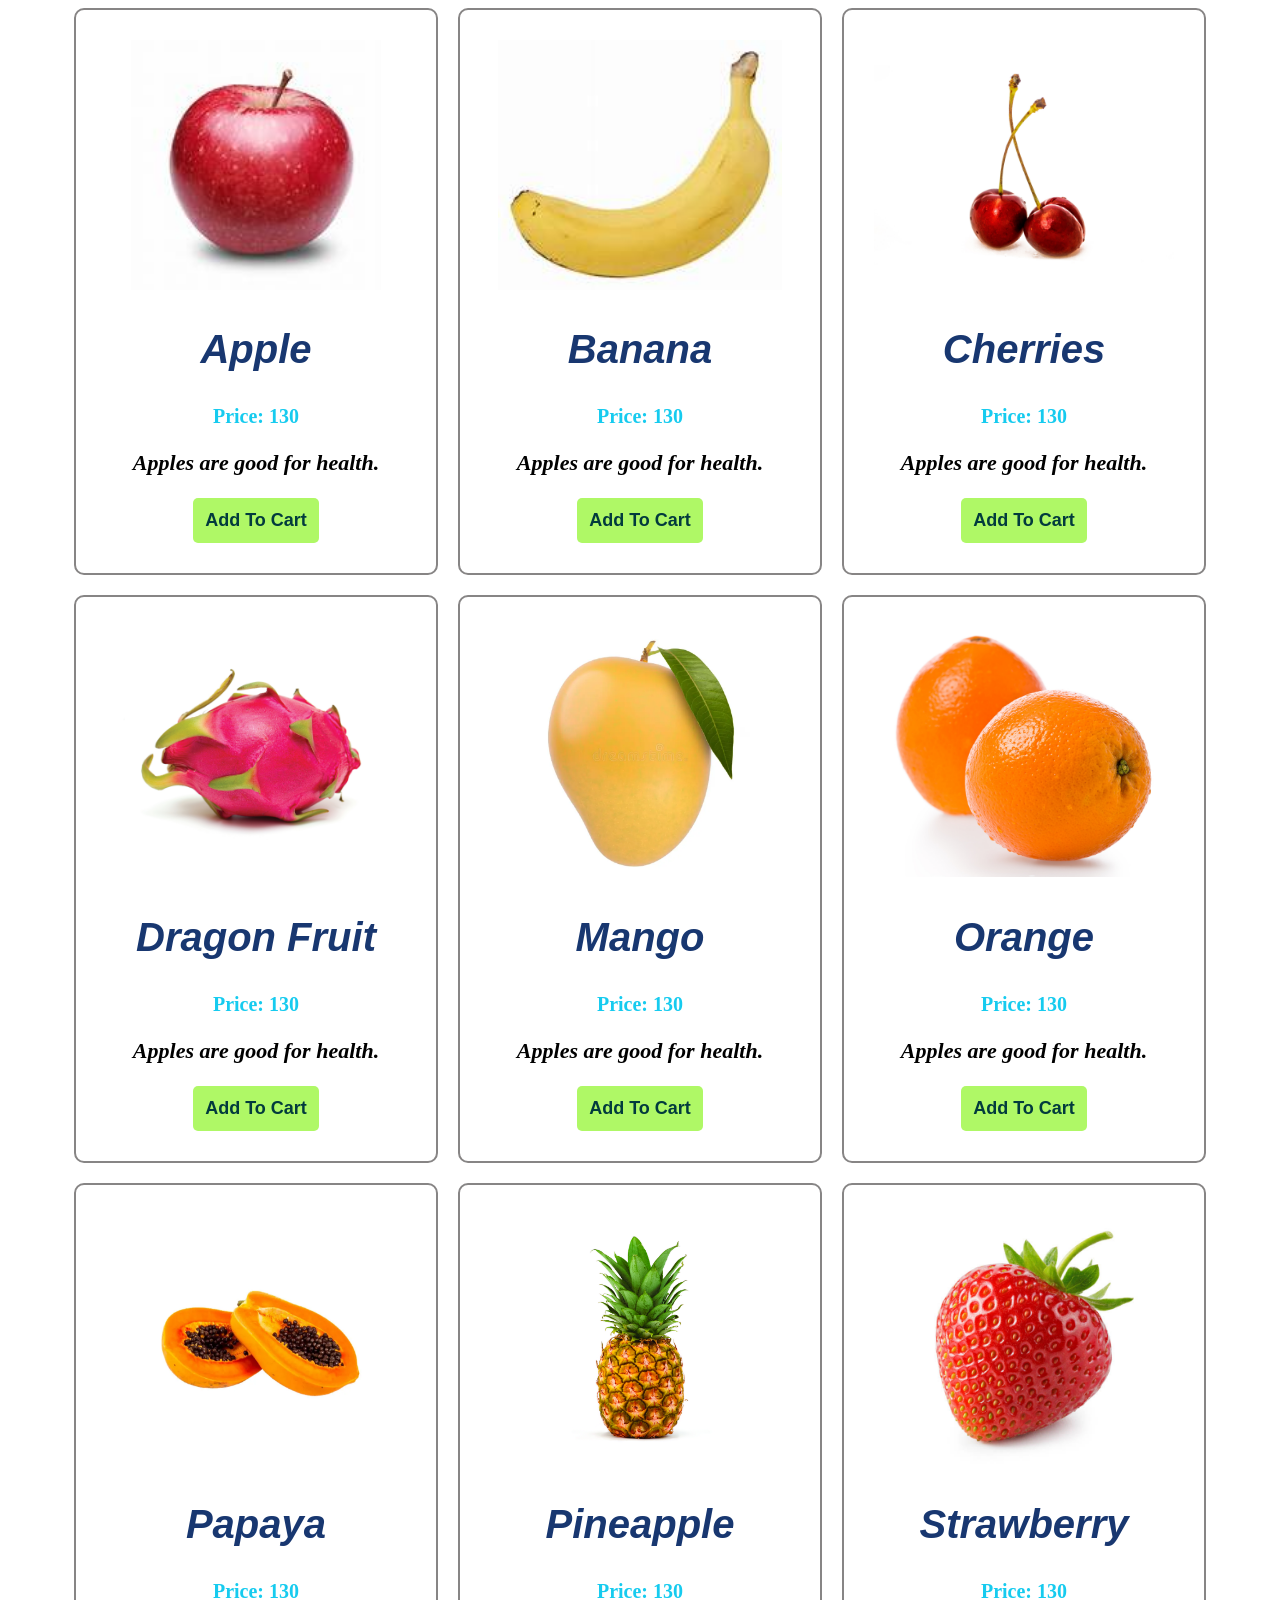
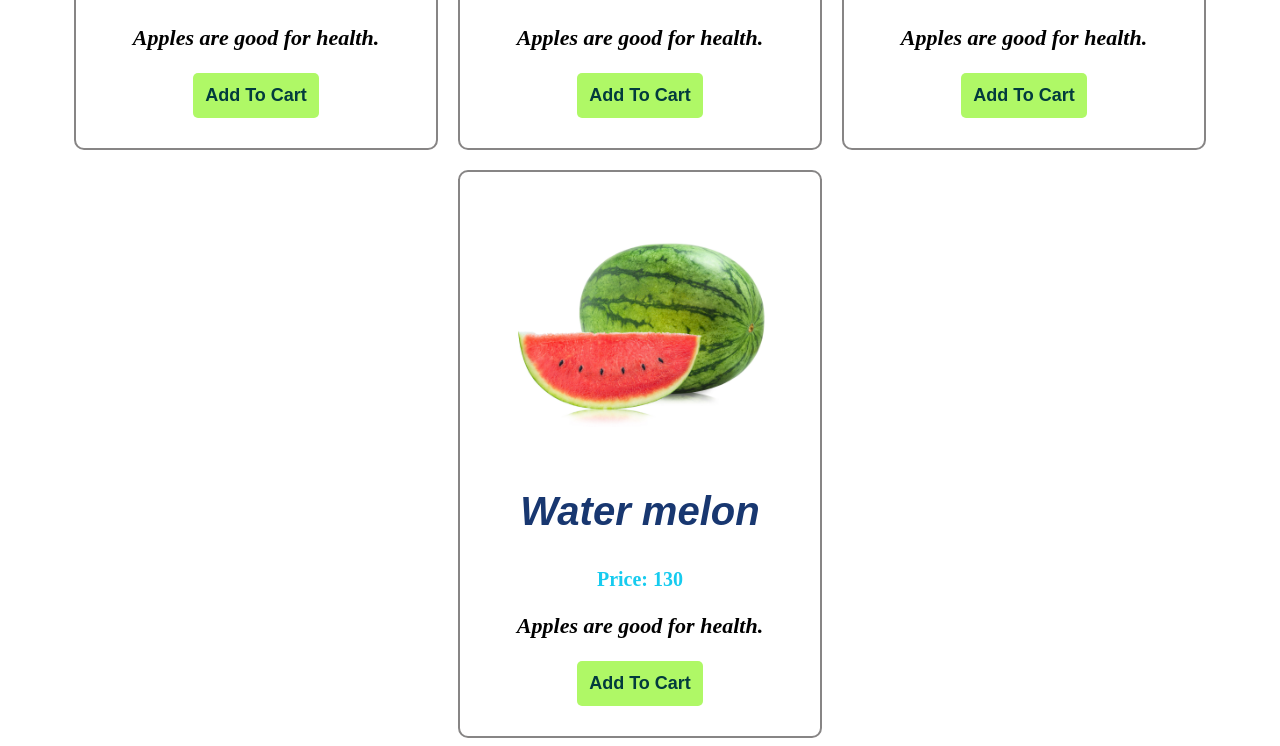
==== cards/index.html @ 7eabf8ca "Fruits page added" ====
<!DOCTYPE html>
<html lang="en">
<head>
    <meta charset="UTF-8">
    <meta name="viewport" content="width=device-width, initial-scale=1.0">
    <title>Document</title>
    <link rel="stylesheet" href="styles.css">
</head>
<body>
    <div class="container">

    <div class="fruitcard">
        <img src="images/apple.jpg" alt="">
        <h2>Apple</h2>
        <h3>Price: 130</h3>
        <p>Apples are good for health.</p>
        <button>Add To Cart</button>
    </div>

    <div class="fruitcard">
        <img src="images/banana.jpg" alt="">
        <h2>Banana</h2>
        <h3>Price: 130</h3>
        <p>Apples are good for health.</p>
        <button>Add To Cart</button>
    </div>

    <div class="fruitcard">
        <img src="images/cherries.jpg" alt="">
        <h2>Cherries</h2>
        <h3>Price: 130</h3>
        <p>Apples are good for health.</p>
        <button>Add To Cart</button>
    </div>

    <div class="fruitcard">
        <img src="images/dragon-fruit.jpg" alt="">
        <h2>Dragon Fruit</h2>
        <h3>Price: 130</h3>
        <p>Apples are good for health.</p>
        <button>Add To Cart</button>
    </div>

    <div class="fruitcard">
        <img src="images/mango.webp" alt="">
        <h2>Mango</h2>
        <h3>Price: 130</h3>
        <p>Apples are good for health.</p>
        <button>Add To Cart</button>
    </div>

    <div class="fruitcard">
        <img src="images/orange.jpg" alt="">
        <h2>Orange</h2>
        <h3>Price: 130</h3>
        <p>Apples are good for health.</p>
        <button>Add To Cart</button>
    </div>

    <div class="fruitcard">
        <img src="images/papaya.webp" alt="">
        <h2>Papaya</h2>
        <h3>Price: 130</h3>
        <p>Apples are good for health.</p>
        <button>Add To Cart</button>
    </div>

    <div class="fruitcard">
        <img src="images/pine-apple.jpg" alt="">
        <h2>Pineapple</h2>
        <h3>Price: 130</h3>
        <p>Apples are good for health.</p>
        <button>Add To Cart</button>
    </div>

    <div class="fruitcard">
        <img src="images/strawberry.jpg" alt="">
        <h2>Strawberry</h2>
        <h3>Price: 130</h3>
        <p>Apples are good for health.</p>
        <button>Add To Cart</button>
    </div>

    <div class="fruitcard">
        <img src="images/water-melon.jpg" alt="">
        <h2>Water melon</h2>
        <h3>Price: 130</h3>
        <p>Apples are good for health.</p>
        <button>Add To Cart</button>
    </div>

    </div>

</body>
</html>
---- cards/styles.css ----
.fruitcard{
    border: 2px solid rgb(135, 133, 133);
    width: 300px;
    text-align: center;
    padding: 30px;
    border-radius: 10px;
}

.fruitcard img{
    width: 100%;
    height: 250px;
    object-fit:contain;
    object-position: center;
}

.fruitcard h2{
    font-family: 'Gill Sans', 'Gill Sans MT', Calibri, 'Trebuchet MS', sans-serif;
    font-size: 40px;
    font-weight: bold;
    font-style: italic;
    color: rgb(24, 55, 112);
}

.fruitcard h3{
    font-family: 'Times New Roman', Times, serif;
    font-weight: bold;
    font-size: 20px;
    color: rgb(22, 203, 239);
}

.fruitcard p{
    font-size: 22px;
    font-family: 'Times New Roman', Times, serif;
    font-style: italic;
    font-weight: 700;
}

.fruitcard button{
    background-color: rgb(175, 248, 102);
    color: rgb(2, 59, 61);
    border: none;
    padding: 12px;
    border-radius: 5px;
    font-size: 18px;
    font-weight: bold;
}

.fruitcard button:hover{
    background-color: rgb(95, 194, 200);
    color:rgb(255, 255, 255) ;
    font-weight: bold;
}

.container{
    display: flex;
    justify-content: center;
    flex-wrap: wrap;
    gap: 20px;
}
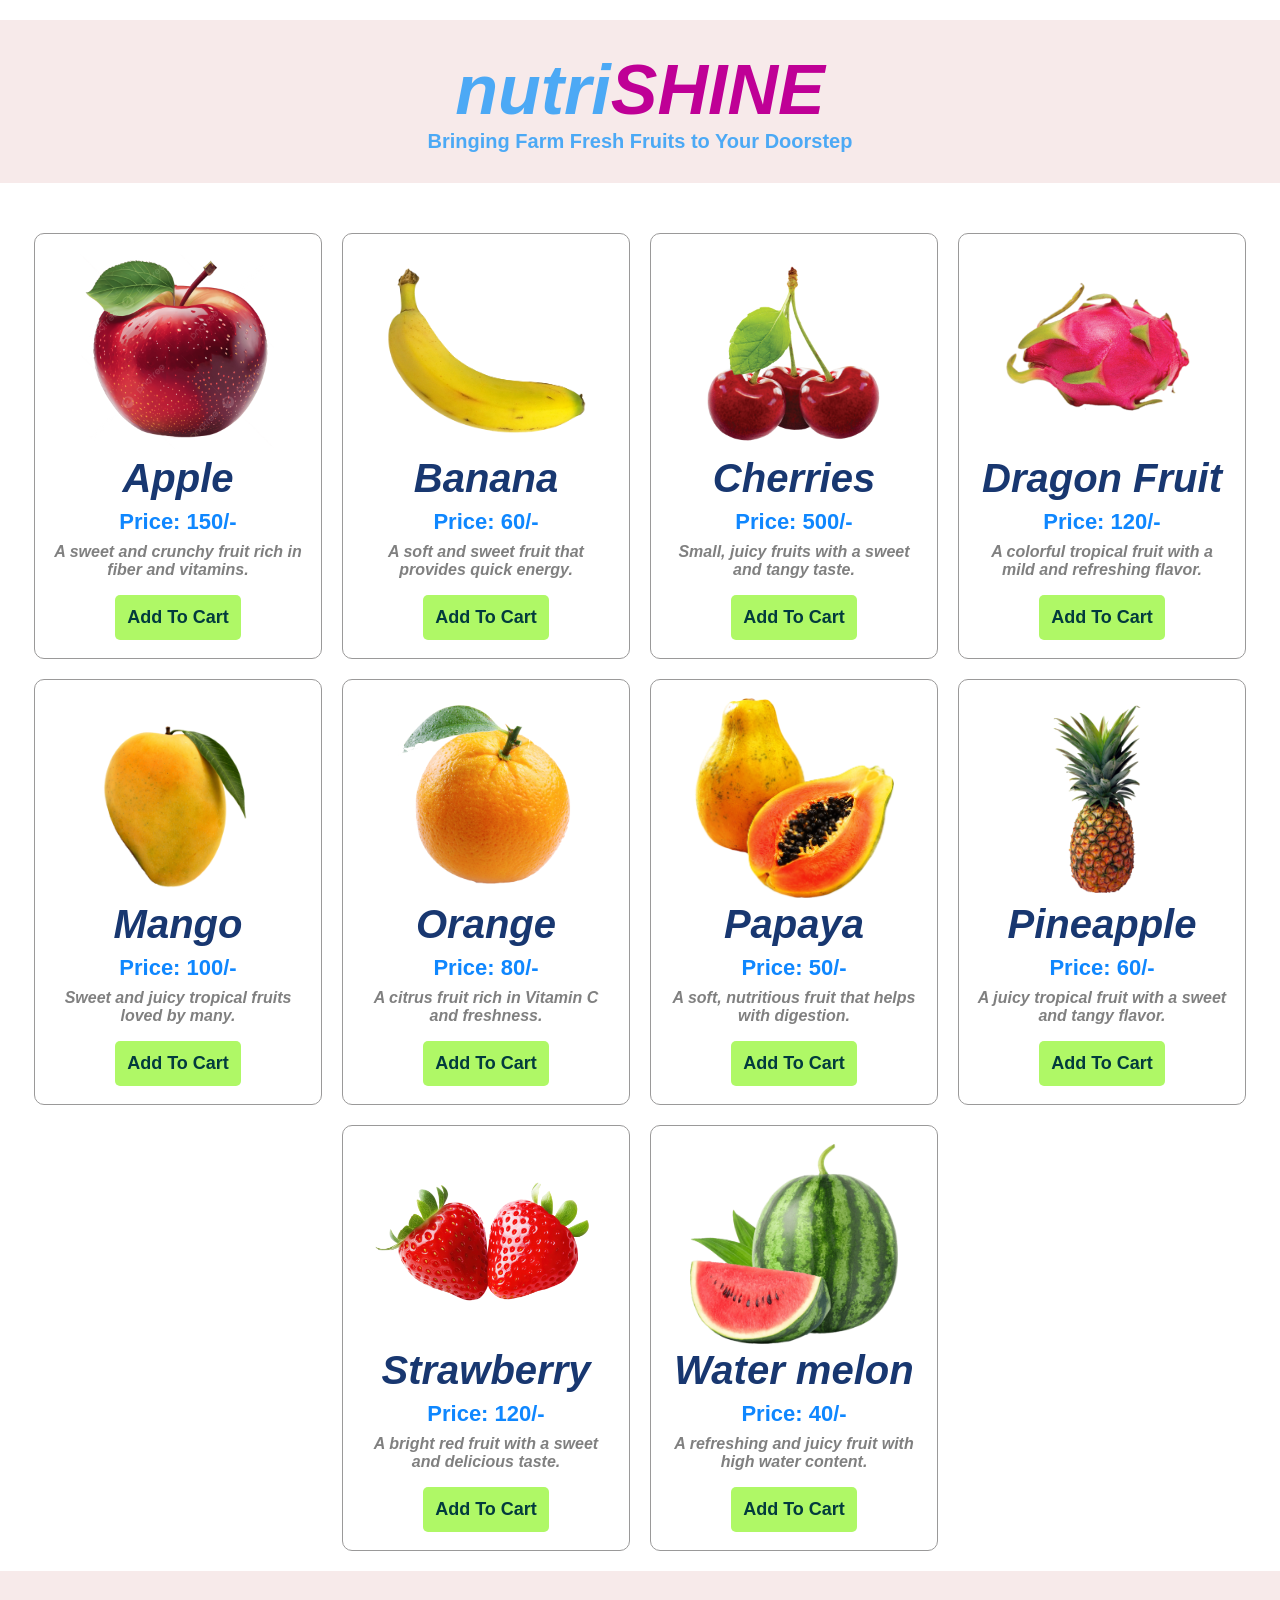
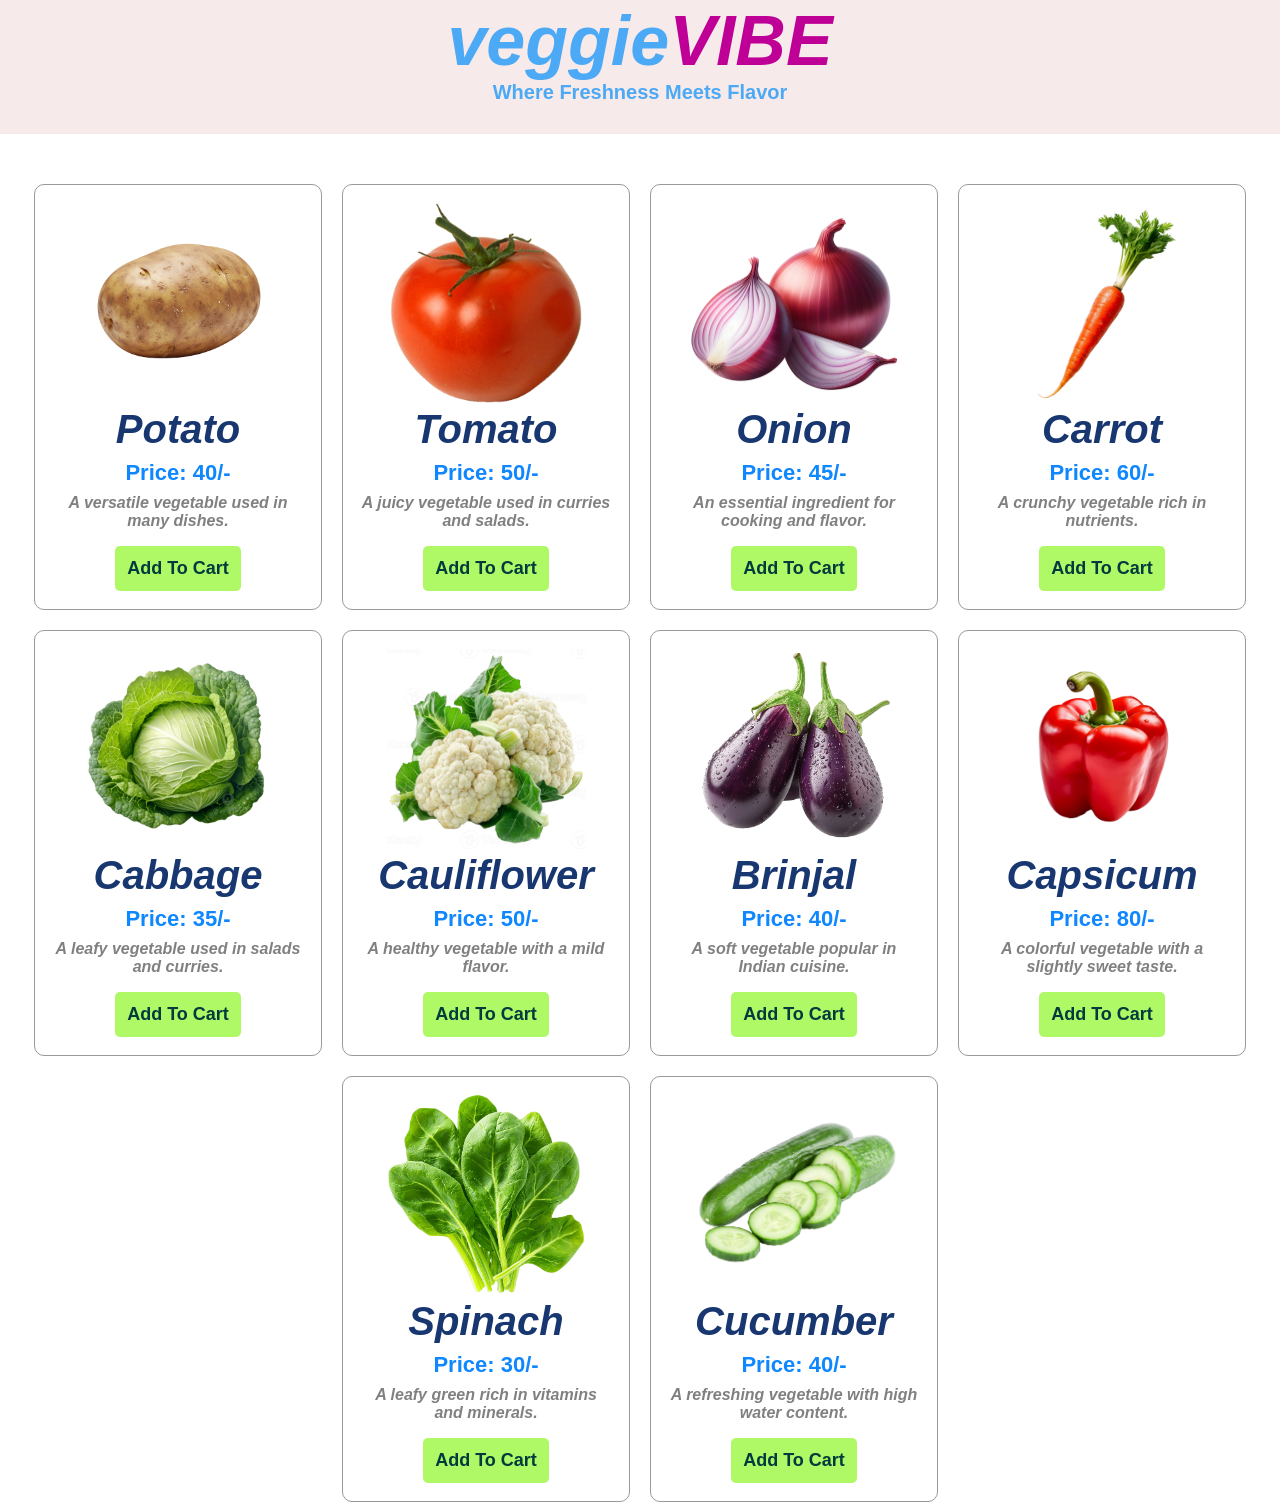
==== commit 01acae82: "Added vegetable cards" ====
--- a/cards/index.html
+++ b/cards/index.html
@@ -7,85 +7,186 @@
     <link rel="stylesheet" href="styles.css">
 </head>
 <body>
+
+    <!-- fruits -->
+
+    <div class="header">
+        <h1>nutri<span>SHINE</span>
+        </h1>
+        <p>Bringing Farm Fresh Fruits to Your Doorstep</p>
+    </div>
+
     <div class="container">
 
     <div class="fruitcard">
-        <img src="images/apple.jpg" alt="">
+        <img src="images/apple.png" alt="">
         <h2>Apple</h2>
-        <h3>Price: 130</h3>
-        <p>Apples are good for health.</p>
+        <h3>Price: 150/-</h3>
+        <p>A sweet and crunchy fruit rich in fiber and vitamins.</p>
         <button>Add To Cart</button>
     </div>
 
     <div class="fruitcard">
-        <img src="images/banana.jpg" alt="">
+        <img src="images/banana.png" alt="">
         <h2>Banana</h2>
-        <h3>Price: 130</h3>
-        <p>Apples are good for health.</p>
+        <h3>Price: 60/-</h3>
+        <p>A soft and sweet fruit that provides quick energy.</p>
         <button>Add To Cart</button>
     </div>
 
     <div class="fruitcard">
-        <img src="images/cherries.jpg" alt="">
+        <img src="images/cherries.png" alt="">
         <h2>Cherries</h2>
-        <h3>Price: 130</h3>
-        <p>Apples are good for health.</p>
+        <h3>Price: 500/-</h3>
+        <p>Small, juicy fruits with a sweet and tangy taste.</p>
         <button>Add To Cart</button>
     </div>
 
     <div class="fruitcard">
-        <img src="images/dragon-fruit.jpg" alt="">
+        <img src="images/dragon-fruit.png" alt="">
         <h2>Dragon Fruit</h2>
-        <h3>Price: 130</h3>
-        <p>Apples are good for health.</p>
+        <h3>Price: 120/-</h3>
+        <p>A colorful tropical fruit with a mild and refreshing flavor.</p>
         <button>Add To Cart</button>
     </div>
 
     <div class="fruitcard">
         <img src="images/mango.webp" alt="">
         <h2>Mango</h2>
-        <h3>Price: 130</h3>
-        <p>Apples are good for health.</p>
+        <h3>Price: 100/-</h3>
+        <p>Sweet and juicy tropical fruits loved by many.</p>
         <button>Add To Cart</button>
     </div>
 
     <div class="fruitcard">
-        <img src="images/orange.jpg" alt="">
+        <img src="images/orange.png" alt="">
         <h2>Orange</h2>
-        <h3>Price: 130</h3>
-        <p>Apples are good for health.</p>
+        <h3>Price: 80/-</h3>
+        <p>A citrus fruit rich in Vitamin C and freshness.</p>
         <button>Add To Cart</button>
     </div>
 
     <div class="fruitcard">
-        <img src="images/papaya.webp" alt="">
+        <img src="images/papaya.png" alt="">
         <h2>Papaya</h2>
-        <h3>Price: 130</h3>
-        <p>Apples are good for health.</p>
+        <h3>Price: 50/-</h3>
+        <p>A soft, nutritious fruit that helps with digestion.</p>
         <button>Add To Cart</button>
     </div>
 
     <div class="fruitcard">
-        <img src="images/pine-apple.jpg" alt="">
+        <img src="images/pine-apple.webp" alt="">
         <h2>Pineapple</h2>
-        <h3>Price: 130</h3>
-        <p>Apples are good for health.</p>
+        <h3>Price: 60/-</h3>
+        <p>A juicy tropical fruit with a sweet and tangy flavor.</p>
         <button>Add To Cart</button>
     </div>
 
     <div class="fruitcard">
-        <img src="images/strawberry.jpg" alt="">
+        <img src="images/strawberry.webp" alt="">
         <h2>Strawberry</h2>
-        <h3>Price: 130</h3>
-        <p>Apples are good for health.</p>
+        <h3>Price: 120/-</h3>
+        <p>A bright red fruit with a sweet and delicious taste.</p>
         <button>Add To Cart</button>
     </div>
 
     <div class="fruitcard">
-        <img src="images/water-melon.jpg" alt="">
+        <img src="images/water-melon.png" alt="">
         <h2>Water melon</h2>
-        <h3>Price: 130</h3>
-        <p>Apples are good for health.</p>
+        <h3>Price: 40/-</h3>
+        <p>A refreshing and juicy fruit with high water content.</p>
+        <button>Add To Cart</button>
+    </div>
+
+    </div>
+
+     <!-- vegetables  -->
+
+    <div class="header">
+        <h1>veggie<span>VIBE</span>
+        </h1>
+        <p>Where Freshness Meets Flavor</p>
+    </div>
+
+    <div class="container">
+
+    <div class="fruitcard">
+        <img src="images/potato.png" alt="">
+        <h2>Potato</h2>
+        <h3>Price: 40/-</h3>
+        <p>A versatile vegetable used in many dishes.</p>
+        <button>Add To Cart</button>
+    </div>
+
+    <div class="fruitcard">
+        <img src="images/tomato.png" alt="">
+        <h2>Tomato</h2>
+        <h3>Price: 50/-</h3>
+        <p>A juicy vegetable used in curries and salads.</p>
+        <button>Add To Cart</button>
+    </div>
+
+    <div class="fruitcard">
+        <img src="images/onion.webp" alt="">
+        <h2>Onion</h2>
+        <h3>Price: 45/-</h3>
+        <p>An essential ingredient for cooking and flavor.</p>
+        <button>Add To Cart</button>
+    </div>
+
+    <div class="fruitcard">
+        <img src="images/carrot.webp" alt="">
+        <h2>Carrot</h2>
+        <h3>Price: 60/-</h3>
+        <p>A crunchy vegetable rich in nutrients.</p>
+        <button>Add To Cart</button>
+    </div>
+
+    <div class="fruitcard">
+        <img src="images/cabbage.png" alt="">
+        <h2>Cabbage</h2>
+        <h3>Price: 35/-</h3>
+        <p>A leafy vegetable used in salads and curries.</p>
+        <button>Add To Cart</button>
+    </div>
+
+    <div class="fruitcard">
+        <img src="images/cauliflower.webp" alt="">
+        <h2>Cauliflower</h2>
+        <h3>Price: 50/-</h3>
+        <p>A healthy vegetable with a mild flavor.</p>
+        <button>Add To Cart</button>
+    </div>
+
+    <div class="fruitcard">
+        <img src="images/brinjal.png" alt="">
+        <h2>Brinjal</h2>
+        <h3>Price: 40/-</h3>
+        <p>A soft vegetable popular in Indian cuisine.</p>
+        <button>Add To Cart</button>
+    </div>
+
+    <div class="fruitcard">
+        <img src="images/capsicum.png" alt="">
+        <h2>Capsicum</h2>
+        <h3>Price: 80/-</h3>
+        <p>A colorful vegetable with a slightly sweet taste.</p>
+        <button>Add To Cart</button>
+    </div>
+
+    <div class="fruitcard">
+        <img src="images/spinach.png" alt="">
+        <h2>Spinach</h2>
+        <h3>Price: 30/-</h3>
+        <p>A leafy green rich in vitamins and minerals.</p>
+        <button>Add To Cart</button>
+    </div>
+
+    <div class="fruitcard">
+        <img src="images/cucumber.png" alt="">
+        <h2>Cucumber</h2>
+        <h3>Price: 40/-</h3>
+        <p>A refreshing vegetable with high water content.</p>
         <button>Add To Cart</button>
     </div>
 
--- a/cards/styles.css
+++ b/cards/styles.css
@@ -1,38 +1,63 @@
+*{
+    border: 0px;
+    margin: 0px;
+    padding: 0px;
+    font-family: 'Gill Sans', 'Gill Sans MT', Calibri, 'Trebuchet MS', sans-serif;
+}
+
 .fruitcard{
-    border: 2px solid rgb(135, 133, 133);
-    width: 300px;
+    border: 1px solid rgb(154, 153, 153);
+    width: 250px;
     text-align: center;
-    padding: 30px;
+    padding: 18px;
     border-radius: 10px;
+    transition: all 0.2s ease;
+}
+
+.fruitcard:hover{
+    transform: scale(1.02);
+    background-color:rgb(249, 247, 247);
 }
 
 .fruitcard img{
     width: 100%;
-    height: 250px;
+    height: 200px;
     object-fit:contain;
     object-position: center;
+    transition: all 0.2s ease;
+}
+
+.fruitcard img:hover, 
+.fruitcard h2:hover, 
+.fruitcard h3:hover,
+.fruitcard p:hover{
+    transform: scale(1.04);
 }
 
 .fruitcard h2{
-    font-family: 'Gill Sans', 'Gill Sans MT', Calibri, 'Trebuchet MS', sans-serif;
     font-size: 40px;
     font-weight: bold;
     font-style: italic;
     color: rgb(24, 55, 112);
+    margin-bottom: 8px;
+    transition: all 0.2s ease;
 }
 
 .fruitcard h3{
-    font-family: 'Times New Roman', Times, serif;
     font-weight: bold;
-    font-size: 20px;
-    color: rgb(22, 203, 239);
+    font-size: 22px;
+    margin-bottom: 8px;
+    color: rgb(15, 135, 255);
+    transition: all 0.2s ease;
 }
 
 .fruitcard p{
-    font-size: 22px;
-    font-family: 'Times New Roman', Times, serif;
+    font-size: 16px;
+    color: gray;
     font-style: italic;
     font-weight: 700;
+    margin-bottom: 16px;
+    transition: all 0.2s ease;
 }
 
 .fruitcard button{
@@ -43,12 +68,14 @@
     border-radius: 5px;
     font-size: 18px;
     font-weight: bold;
+    transition: all 0.2s ease;
 }
 
 .fruitcard button:hover{
     background-color: rgb(95, 194, 200);
     color:rgb(255, 255, 255) ;
     font-weight: bold;
+    transform: scale(1.05);
 }
 
 .container{
@@ -56,4 +83,36 @@
     justify-content: center;
     flex-wrap: wrap;
     gap: 20px;
+    margin-top: 50px;
+}
+
+.header{
+    background-color: rgb(247, 234, 234);
+    padding: 30px;
+    margin-top: 20px;
+}
+
+.header h1{
+    font-size: 70px;
+    text-align: center;
+    font-style: italic;
+    color: rgb(76, 169, 245);
+    transition: all 0.2s ease;
+}
+
+.header h1:hover,
+.header p:hover{
+    transform: scale(1.04);
+}
+
+.header p{
+    text-align: center;
+    font-weight: bold;
+    font-size: 20px;
+    color: rgb(76, 169, 245);
+    transition: all 0.2s ease;
+}
+
+.header span{
+    color: rgb(191, 0, 150);
 }
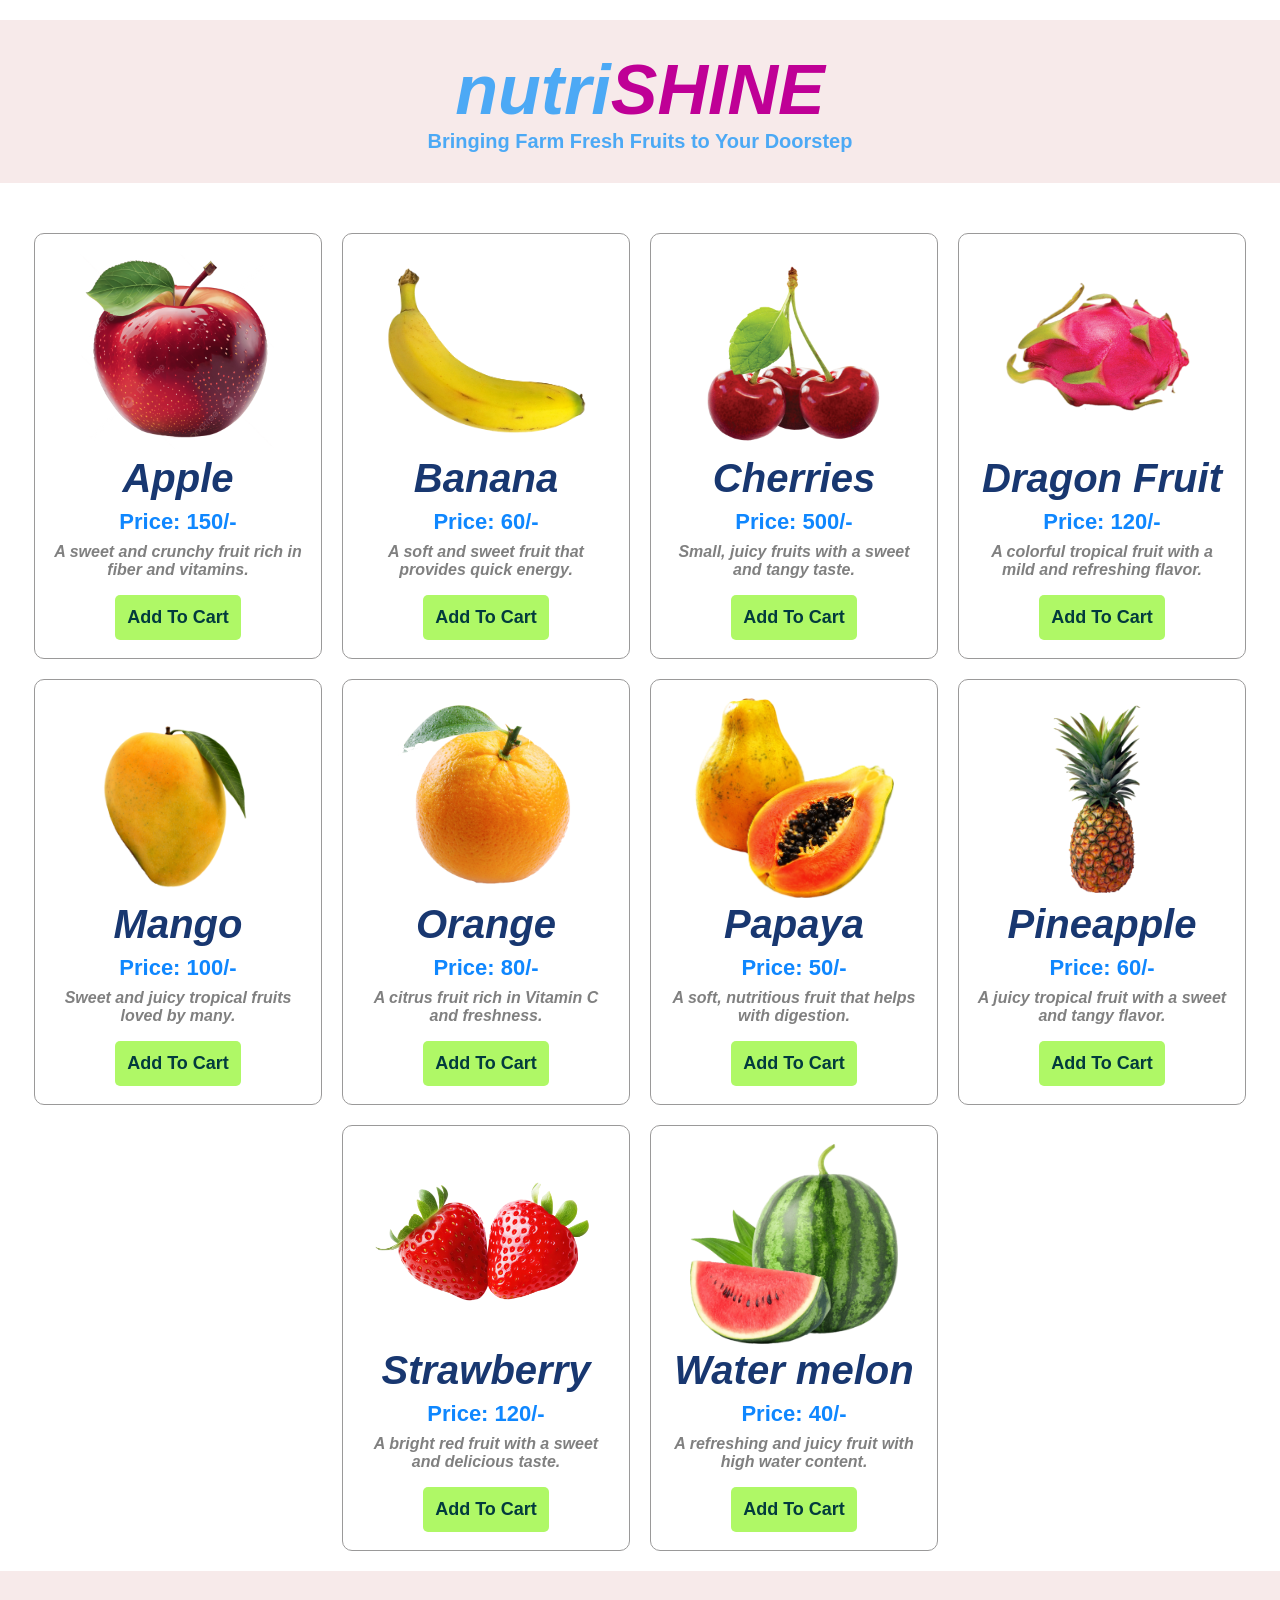
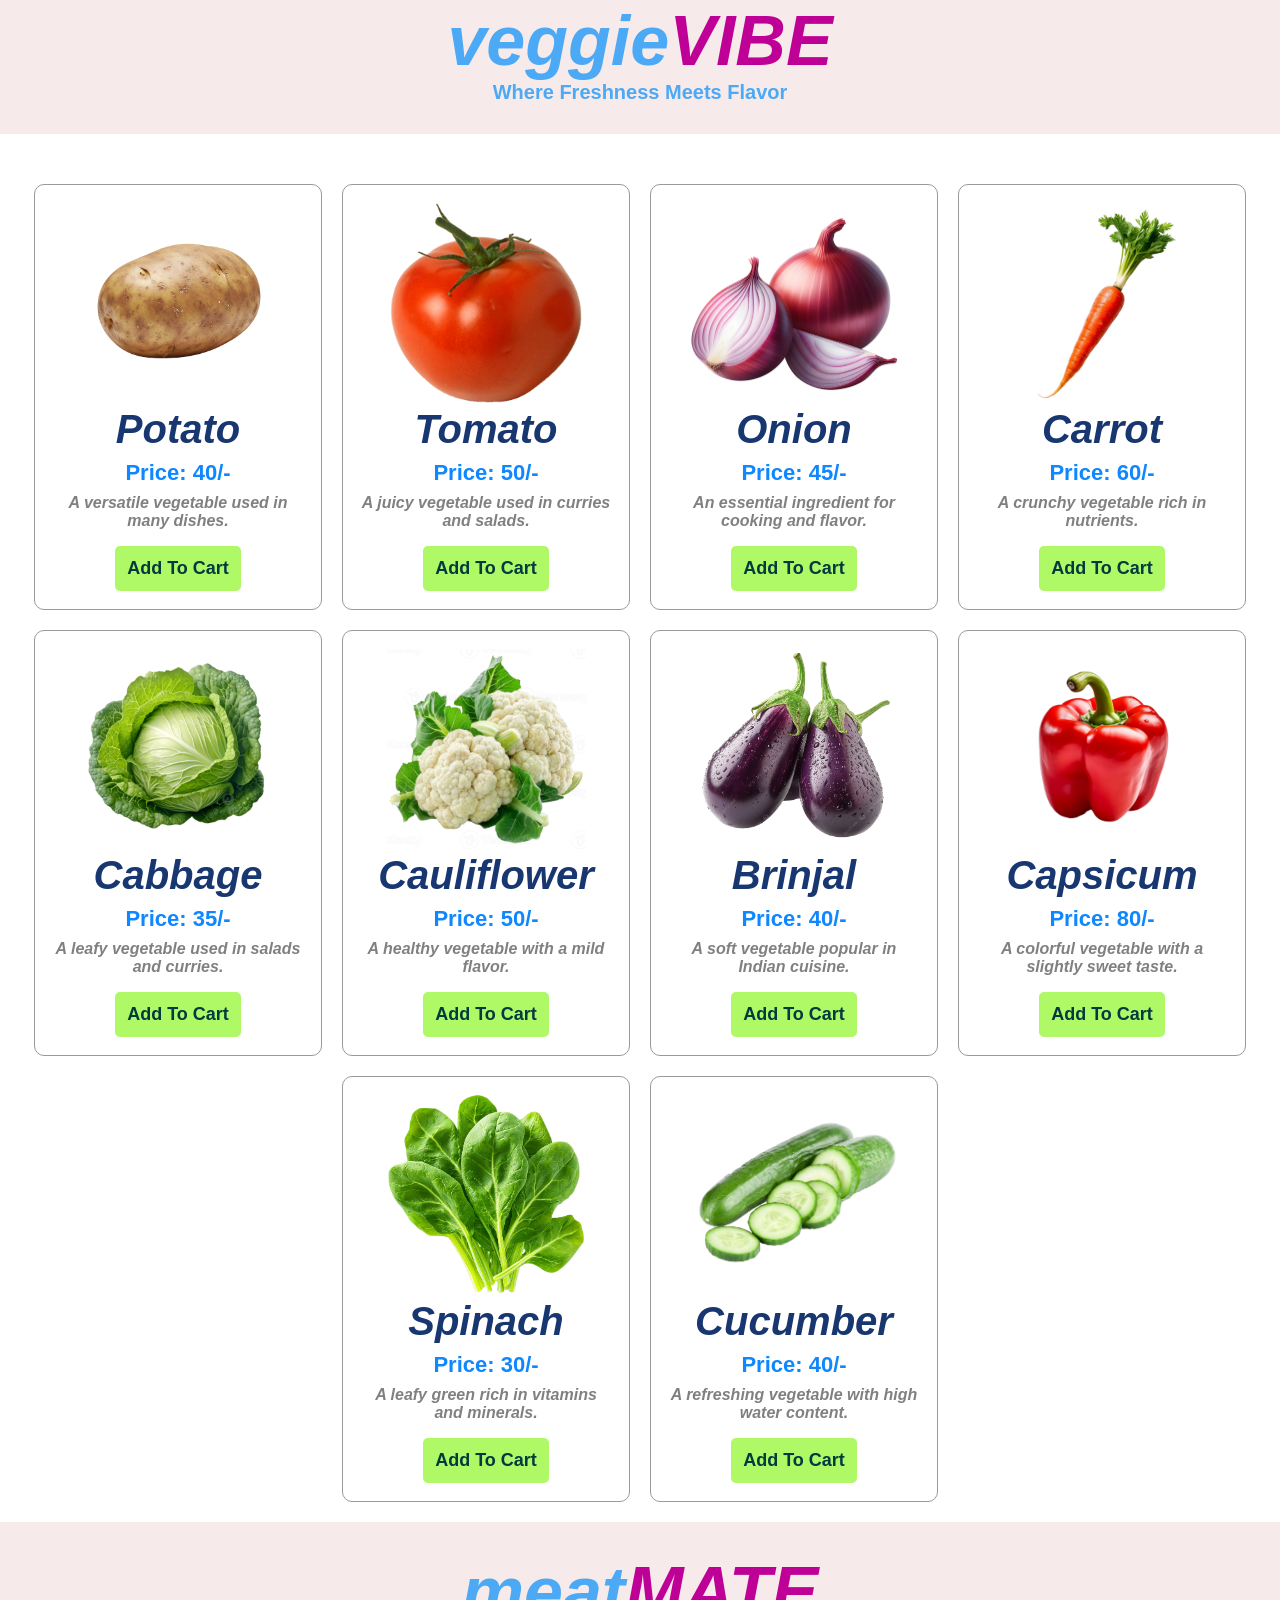
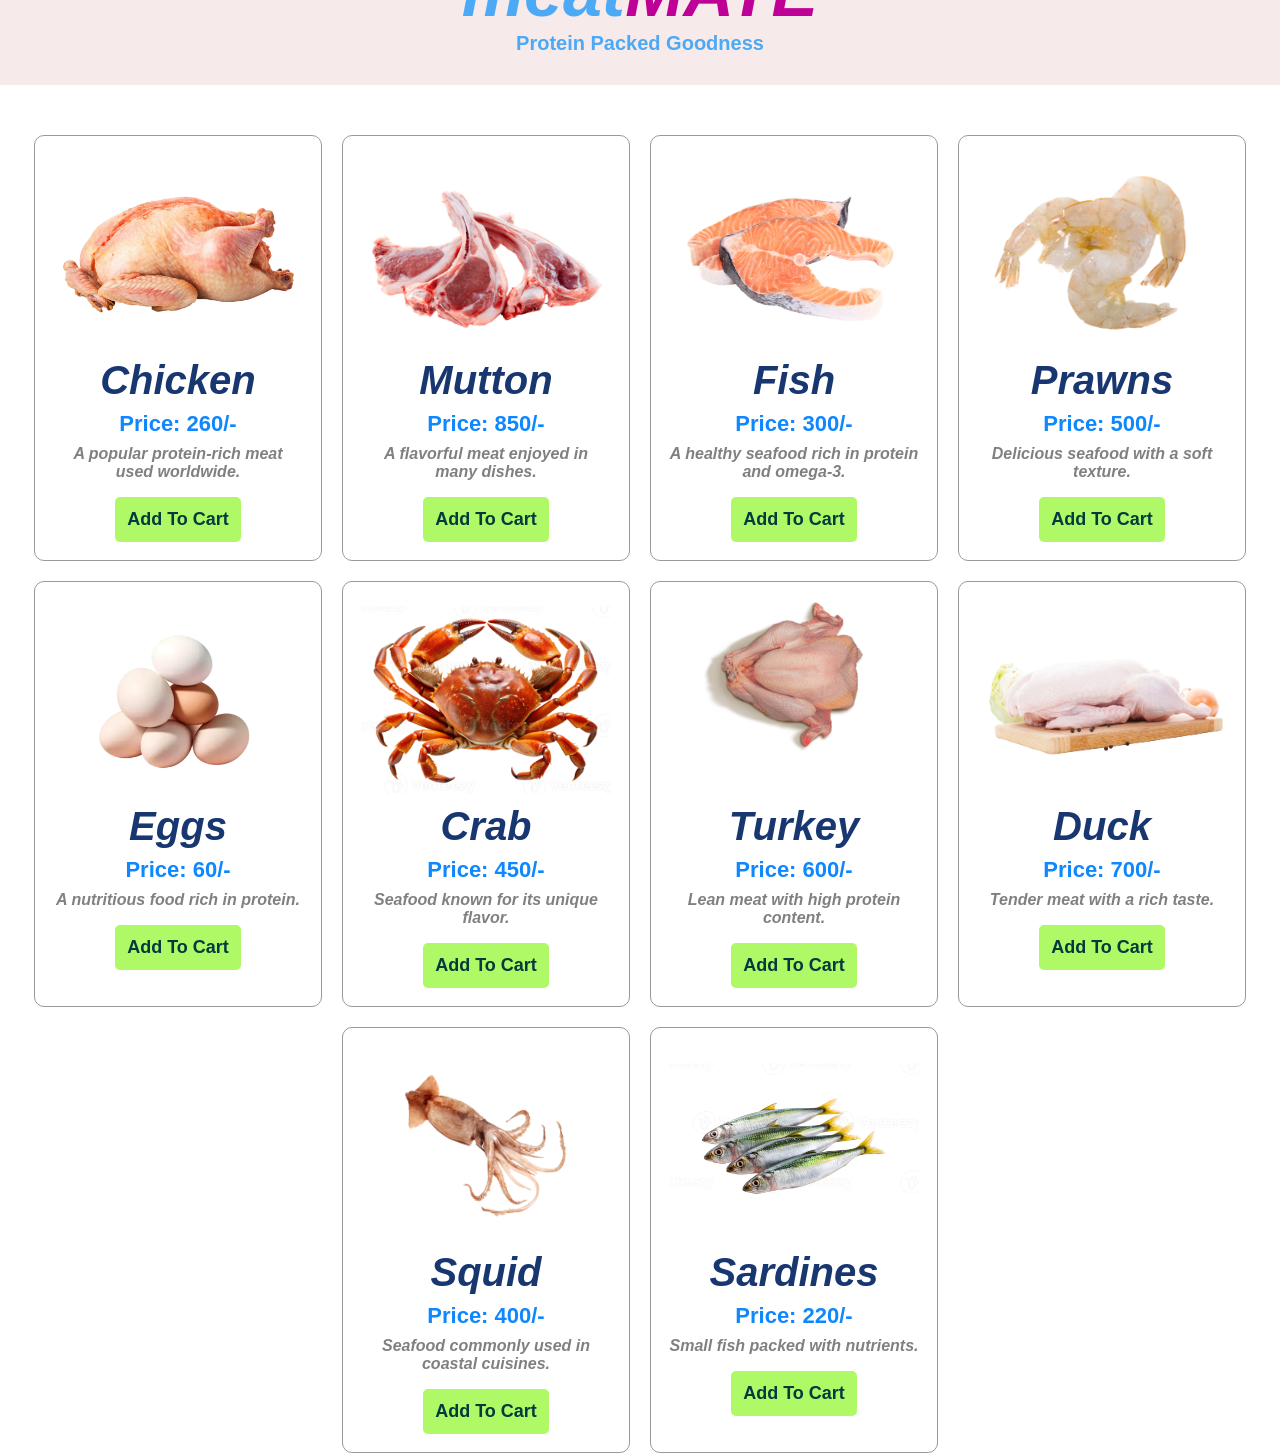
==== commit f11c3aa8: "Added Non-veg items" ====
--- a/cards/index.html
+++ b/cards/index.html
@@ -18,80 +18,80 @@
 
     <div class="container">
 
-    <div class="fruitcard">
-        <img src="images/apple.png" alt="">
+    <div class="card">
+        <img src="images/fruits/apple.png" alt="">
         <h2>Apple</h2>
         <h3>Price: 150/-</h3>
         <p>A sweet and crunchy fruit rich in fiber and vitamins.</p>
         <button>Add To Cart</button>
     </div>
 
-    <div class="fruitcard">
-        <img src="images/banana.png" alt="">
+    <div class="card">
+        <img src="images/fruits/banana.png" alt="">
         <h2>Banana</h2>
         <h3>Price: 60/-</h3>
         <p>A soft and sweet fruit that provides quick energy.</p>
         <button>Add To Cart</button>
     </div>
 
-    <div class="fruitcard">
-        <img src="images/cherries.png" alt="">
+    <div class="card">
+        <img src="images/fruits/cherries.png" alt="">
         <h2>Cherries</h2>
         <h3>Price: 500/-</h3>
         <p>Small, juicy fruits with a sweet and tangy taste.</p>
         <button>Add To Cart</button>
     </div>
 
-    <div class="fruitcard">
-        <img src="images/dragon-fruit.png" alt="">
+    <div class="card">
+        <img src="images/fruits/dragon-fruit.png" alt="">
         <h2>Dragon Fruit</h2>
         <h3>Price: 120/-</h3>
         <p>A colorful tropical fruit with a mild and refreshing flavor.</p>
         <button>Add To Cart</button>
     </div>
 
-    <div class="fruitcard">
-        <img src="images/mango.webp" alt="">
+    <div class="card">
+        <img src="images/fruits/mango.webp" alt="">
         <h2>Mango</h2>
         <h3>Price: 100/-</h3>
         <p>Sweet and juicy tropical fruits loved by many.</p>
         <button>Add To Cart</button>
     </div>
 
-    <div class="fruitcard">
-        <img src="images/orange.png" alt="">
+    <div class="card">
+        <img src="images/fruits/orange.png" alt="">
         <h2>Orange</h2>
         <h3>Price: 80/-</h3>
         <p>A citrus fruit rich in Vitamin C and freshness.</p>
         <button>Add To Cart</button>
     </div>
 
-    <div class="fruitcard">
-        <img src="images/papaya.png" alt="">
+    <div class="card">
+        <img src="images/fruits/papaya.png" alt="">
         <h2>Papaya</h2>
         <h3>Price: 50/-</h3>
         <p>A soft, nutritious fruit that helps with digestion.</p>
         <button>Add To Cart</button>
     </div>
 
-    <div class="fruitcard">
-        <img src="images/pine-apple.webp" alt="">
+    <div class="card">
+        <img src="images/fruits/pine-apple.webp" alt="">
         <h2>Pineapple</h2>
         <h3>Price: 60/-</h3>
         <p>A juicy tropical fruit with a sweet and tangy flavor.</p>
         <button>Add To Cart</button>
     </div>
 
-    <div class="fruitcard">
-        <img src="images/strawberry.webp" alt="">
+    <div class="card">
+        <img src="images/fruits/strawberry.webp" alt="">
         <h2>Strawberry</h2>
         <h3>Price: 120/-</h3>
         <p>A bright red fruit with a sweet and delicious taste.</p>
         <button>Add To Cart</button>
     </div>
 
-    <div class="fruitcard">
-        <img src="images/water-melon.png" alt="">
+    <div class="card">
+        <img src="images/fruits/water-melon.png" alt="">
         <h2>Water melon</h2>
         <h3>Price: 40/-</h3>
         <p>A refreshing and juicy fruit with high water content.</p>
@@ -110,83 +110,175 @@
 
     <div class="container">
 
-    <div class="fruitcard">
-        <img src="images/potato.png" alt="">
+    <div class="card">
+        <img src="images/vegetables/potato.png" alt="">
         <h2>Potato</h2>
         <h3>Price: 40/-</h3>
         <p>A versatile vegetable used in many dishes.</p>
         <button>Add To Cart</button>
     </div>
 
-    <div class="fruitcard">
-        <img src="images/tomato.png" alt="">
+    <div class="card">
+        <img src="images/vegetables/tomato.png" alt="">
         <h2>Tomato</h2>
         <h3>Price: 50/-</h3>
         <p>A juicy vegetable used in curries and salads.</p>
         <button>Add To Cart</button>
     </div>
 
-    <div class="fruitcard">
-        <img src="images/onion.webp" alt="">
+    <div class="card">
+        <img src="images/vegetables/onion.webp" alt="">
         <h2>Onion</h2>
         <h3>Price: 45/-</h3>
         <p>An essential ingredient for cooking and flavor.</p>
         <button>Add To Cart</button>
     </div>
 
-    <div class="fruitcard">
-        <img src="images/carrot.webp" alt="">
+    <div class="card">
+        <img src="images/vegetables/carrot.webp" alt="">
         <h2>Carrot</h2>
         <h3>Price: 60/-</h3>
         <p>A crunchy vegetable rich in nutrients.</p>
         <button>Add To Cart</button>
     </div>
 
-    <div class="fruitcard">
-        <img src="images/cabbage.png" alt="">
+    <div class="card">
+        <img src="images/vegetables/cabbage.png" alt="">
         <h2>Cabbage</h2>
         <h3>Price: 35/-</h3>
         <p>A leafy vegetable used in salads and curries.</p>
         <button>Add To Cart</button>
     </div>
 
-    <div class="fruitcard">
-        <img src="images/cauliflower.webp" alt="">
+    <div class="card">
+        <img src="images/vegetables/cauliflower.webp" alt="">
         <h2>Cauliflower</h2>
         <h3>Price: 50/-</h3>
         <p>A healthy vegetable with a mild flavor.</p>
         <button>Add To Cart</button>
     </div>
 
-    <div class="fruitcard">
-        <img src="images/brinjal.png" alt="">
+    <div class="card">
+        <img src="images/vegetables/brinjal.png" alt="">
         <h2>Brinjal</h2>
         <h3>Price: 40/-</h3>
         <p>A soft vegetable popular in Indian cuisine.</p>
         <button>Add To Cart</button>
     </div>
 
-    <div class="fruitcard">
-        <img src="images/capsicum.png" alt="">
+    <div class="card">
+        <img src="images/vegetables/capsicum.png" alt="">
         <h2>Capsicum</h2>
         <h3>Price: 80/-</h3>
         <p>A colorful vegetable with a slightly sweet taste.</p>
         <button>Add To Cart</button>
     </div>
 
-    <div class="fruitcard">
-        <img src="images/spinach.png" alt="">
+    <div class="card">
+        <img src="images/vegetables/spinach.png" alt="">
         <h2>Spinach</h2>
         <h3>Price: 30/-</h3>
         <p>A leafy green rich in vitamins and minerals.</p>
         <button>Add To Cart</button>
     </div>
 
-    <div class="fruitcard">
-        <img src="images/cucumber.png" alt="">
+    <div class="card">
+        <img src="images/vegetables/cucumber.png" alt="">
         <h2>Cucumber</h2>
         <h3>Price: 40/-</h3>
         <p>A refreshing vegetable with high water content.</p>
+        <button>Add To Cart</button>
+    </div>
+
+    </div>
+
+    <!-- Non veg  -->
+
+    <div class="header">
+        <h1>meat<span>MATE</span>
+        </h1>
+        <p>Protein Packed Goodness</p>
+    </div>
+
+    <div class="container">
+
+    <div class="card">
+        <img src="images/nonveg/chicken.webp" alt="">
+        <h2>Chicken</h2>
+        <h3>Price: 260/-</h3>
+        <p>A popular protein-rich meat used worldwide.</p>
+        <button>Add To Cart</button>
+    </div>
+
+    <div class="card">
+        <img src="images/nonveg/mutton.png" alt="">
+        <h2>Mutton</h2>
+        <h3>Price: 850/-</h3>
+        <p>A flavorful meat enjoyed in many dishes.</p>
+        <button>Add To Cart</button>
+    </div>
+
+    <div class="card">
+        <img src="images/nonveg/fish.png" alt="">
+        <h2>Fish</h2>
+        <h3>Price: 300/-</h3>
+        <p>A healthy seafood rich in protein and omega-3.</p>
+        <button>Add To Cart</button>
+    </div>
+
+    <div class="card">
+        <img src="images/nonveg/prawns.png" alt="">
+        <h2>Prawns</h2>
+        <h3>Price: 500/-</h3>
+        <p>Delicious seafood with a soft texture.</p>
+        <button>Add To Cart</button>
+    </div>
+
+    <div class="card">
+        <img src="images/nonveg/eggs.png" alt="">
+        <h2>Eggs</h2>
+        <h3>Price: 60/-</h3>
+        <p>A nutritious food rich in protein.</p>
+        <button>Add To Cart</button>
+    </div>
+
+    <div class="card">
+        <img src="images/nonveg/crab.webp" alt="">
+        <h2>Crab</h2>
+        <h3>Price: 450/-</h3>
+        <p>Seafood known for its unique flavor.</p>
+        <button>Add To Cart</button>
+    </div>
+
+    <div class="card">
+        <img src="images/nonveg/turkey.png" alt="">
+        <h2>Turkey</h2>
+        <h3>Price: 600/-</h3>
+        <p>Lean meat with high protein content.</p>
+        <button>Add To Cart</button>
+    </div>
+
+    <div class="card">
+        <img src="images/nonveg/duck.png" alt="">
+        <h2>Duck</h2>
+        <h3>Price: 700/-</h3>
+        <p>Tender meat with a rich taste.</p>
+        <button>Add To Cart</button>
+    </div>
+
+    <div class="card">
+        <img src="images/nonveg/squid.png" alt="">
+        <h2>Squid</h2>
+        <h3>Price: 400/-</h3>
+        <p>Seafood commonly used in coastal cuisines.</p>
+        <button>Add To Cart</button>
+    </div>
+
+    <div class="card">
+        <img src="images/nonveg/sardines.webp" alt="">
+        <h2>Sardines</h2>
+        <h3>Price: 220/-</h3>
+        <p>Small fish packed with nutrients.</p>
         <button>Add To Cart</button>
     </div>
 
--- a/cards/styles.css
+++ b/cards/styles.css
@@ -5,7 +5,7 @@
     font-family: 'Gill Sans', 'Gill Sans MT', Calibri, 'Trebuchet MS', sans-serif;
 }
 
-.fruitcard{
+.card{
     border: 1px solid rgb(154, 153, 153);
     width: 250px;
     text-align: center;
@@ -14,12 +14,12 @@
     transition: all 0.2s ease;
 }
 
-.fruitcard:hover{
+.card:hover{
     transform: scale(1.02);
     background-color:rgb(249, 247, 247);
 }
 
-.fruitcard img{
+.card img{
     width: 100%;
     height: 200px;
     object-fit:contain;
@@ -27,14 +27,14 @@
     transition: all 0.2s ease;
 }
 
-.fruitcard img:hover, 
-.fruitcard h2:hover, 
-.fruitcard h3:hover,
-.fruitcard p:hover{
+.card img:hover, 
+.card h2:hover, 
+.card h3:hover,
+.card p:hover{
     transform: scale(1.04);
 }
 
-.fruitcard h2{
+.card h2{
     font-size: 40px;
     font-weight: bold;
     font-style: italic;
@@ -43,7 +43,7 @@
     transition: all 0.2s ease;
 }
 
-.fruitcard h3{
+.card h3{
     font-weight: bold;
     font-size: 22px;
     margin-bottom: 8px;
@@ -51,7 +51,7 @@
     transition: all 0.2s ease;
 }
 
-.fruitcard p{
+.card p{
     font-size: 16px;
     color: gray;
     font-style: italic;
@@ -60,7 +60,7 @@
     transition: all 0.2s ease;
 }
 
-.fruitcard button{
+.card button{
     background-color: rgb(175, 248, 102);
     color: rgb(2, 59, 61);
     border: none;
@@ -71,7 +71,7 @@
     transition: all 0.2s ease;
 }
 
-.fruitcard button:hover{
+.card button:hover{
     background-color: rgb(95, 194, 200);
     color:rgb(255, 255, 255) ;
     font-weight: bold;
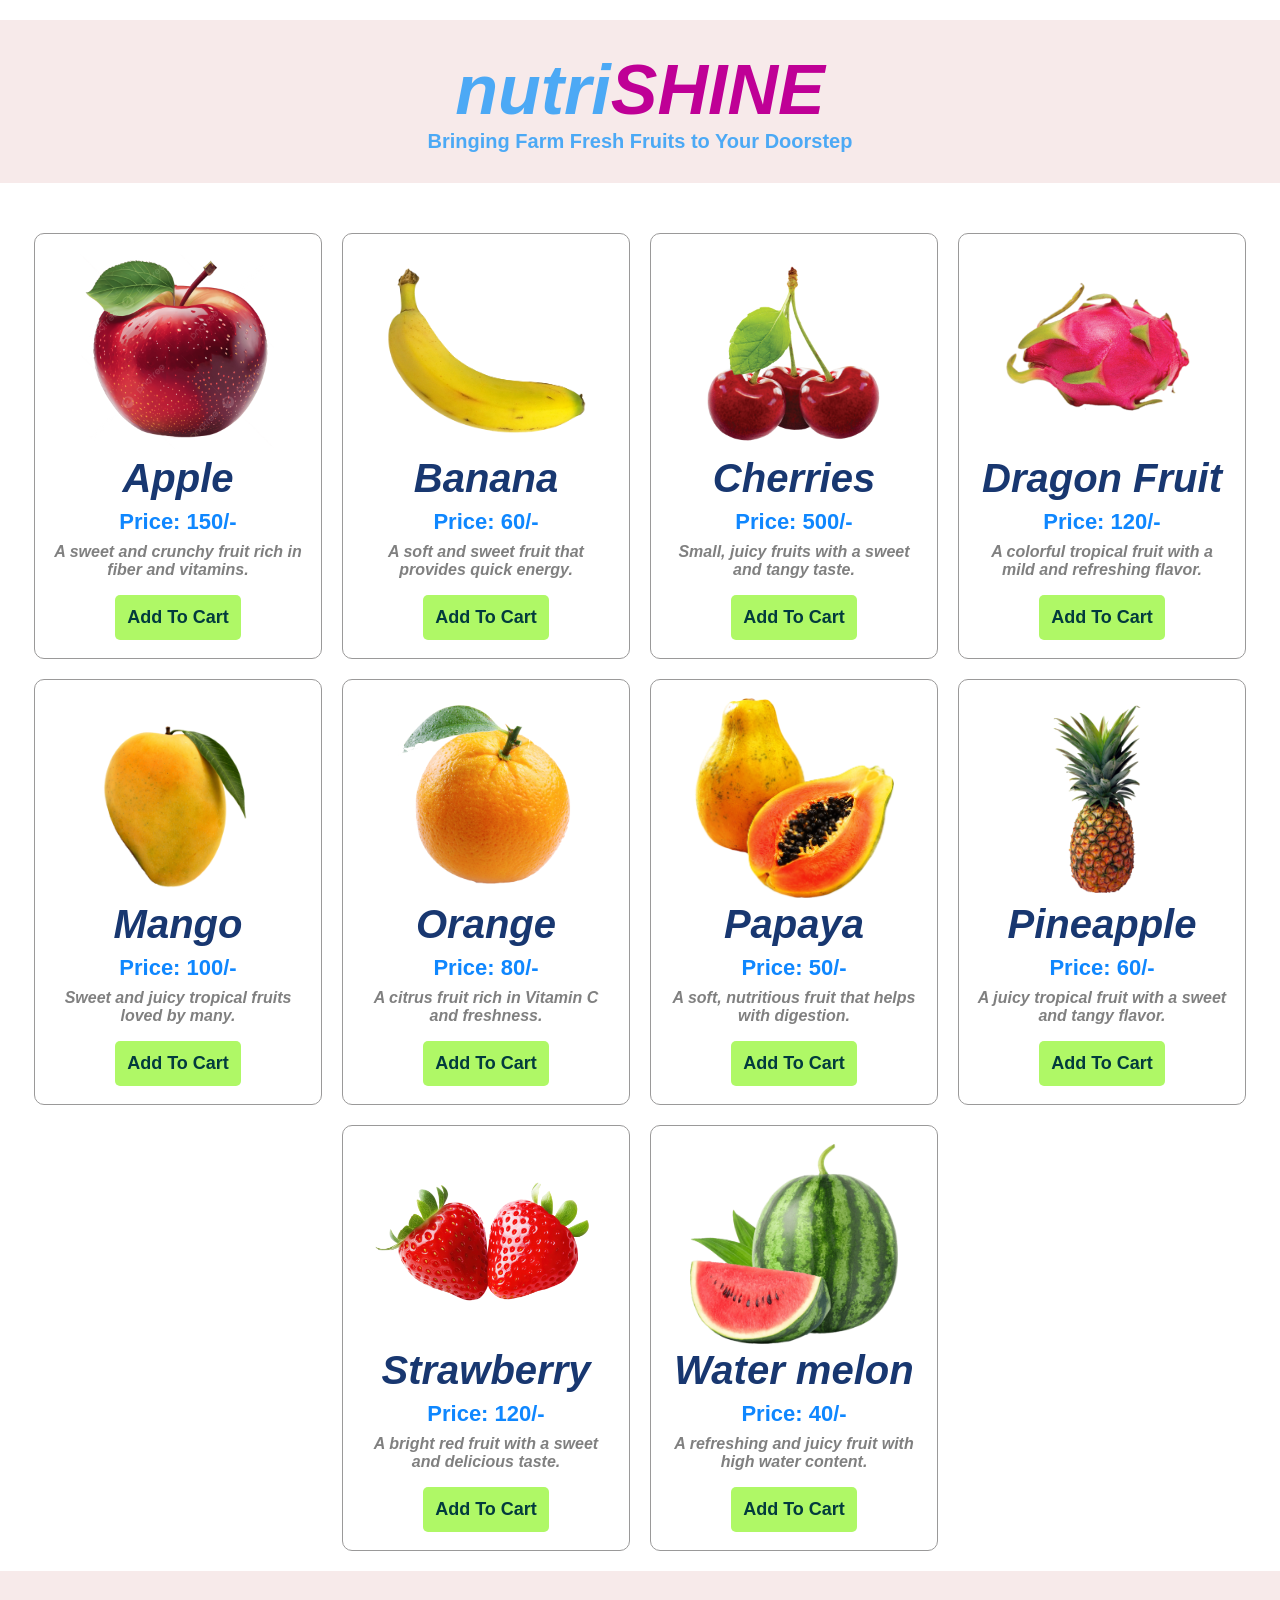
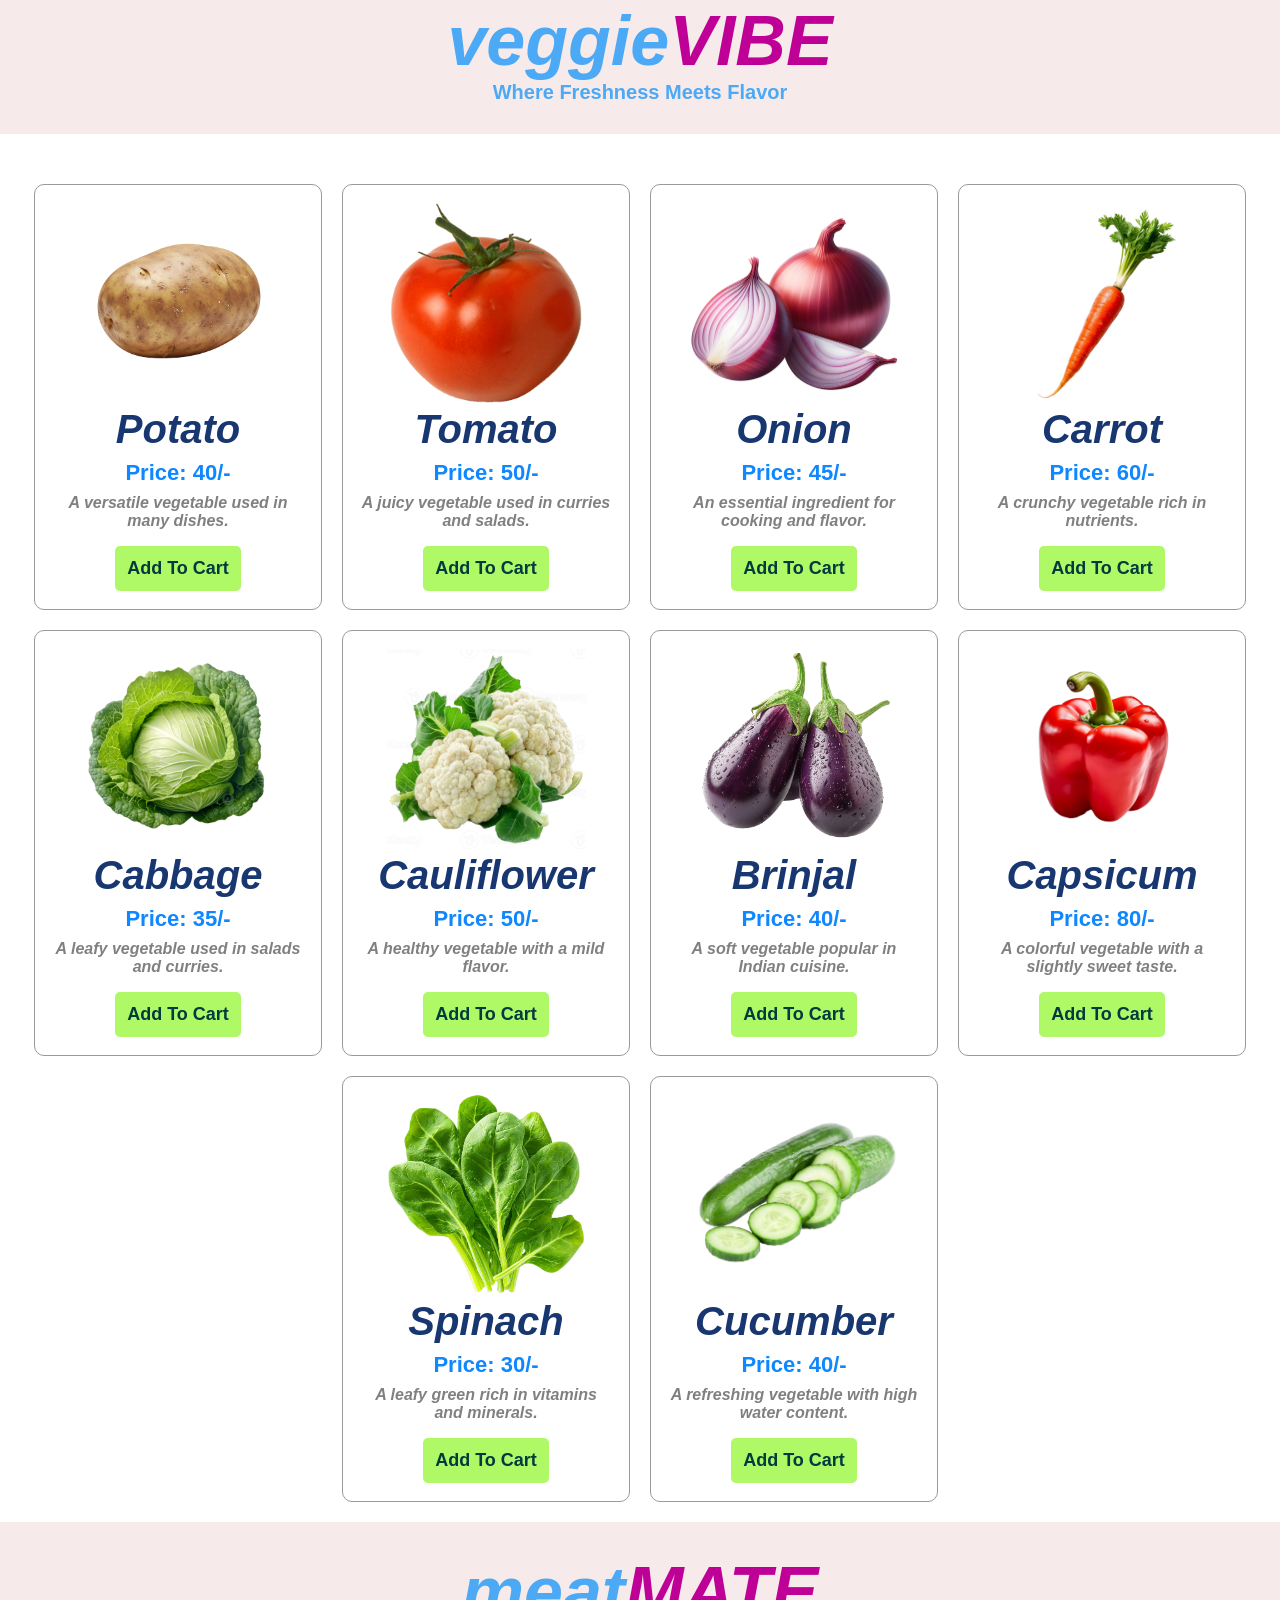
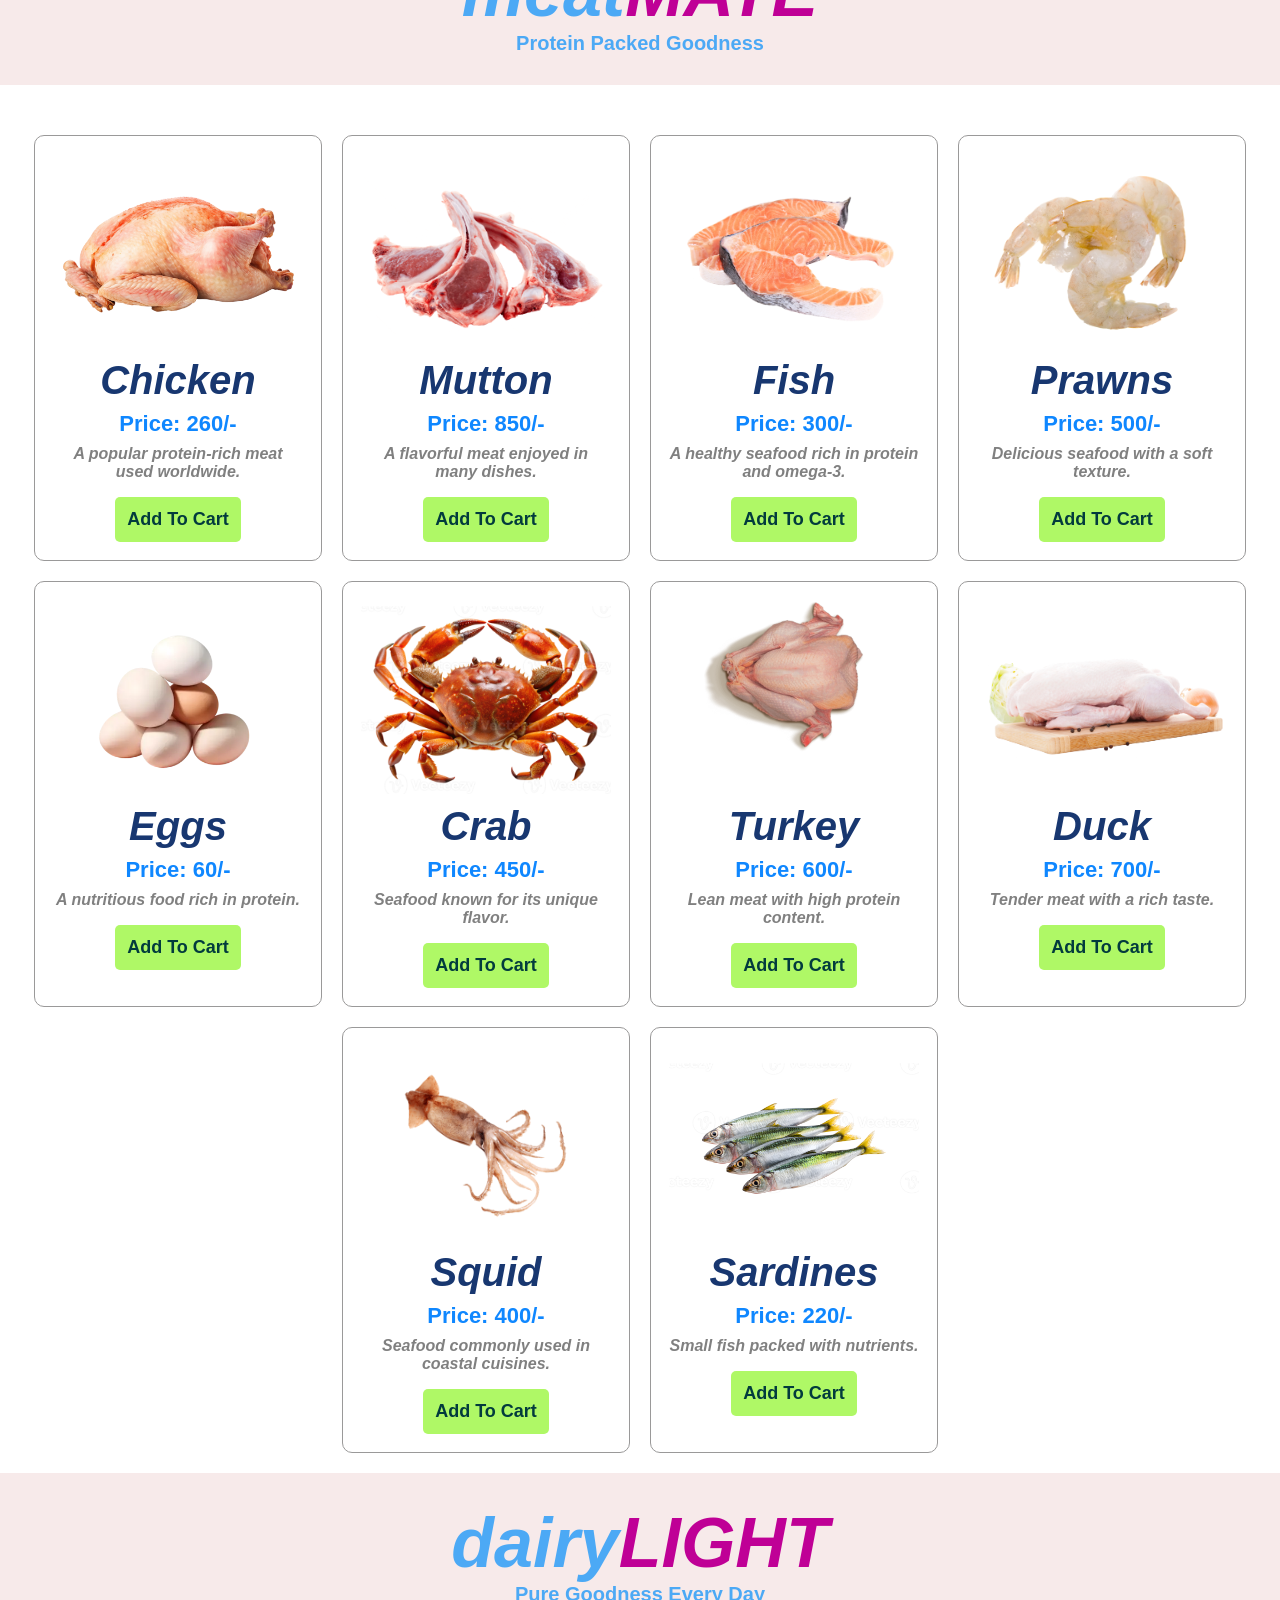
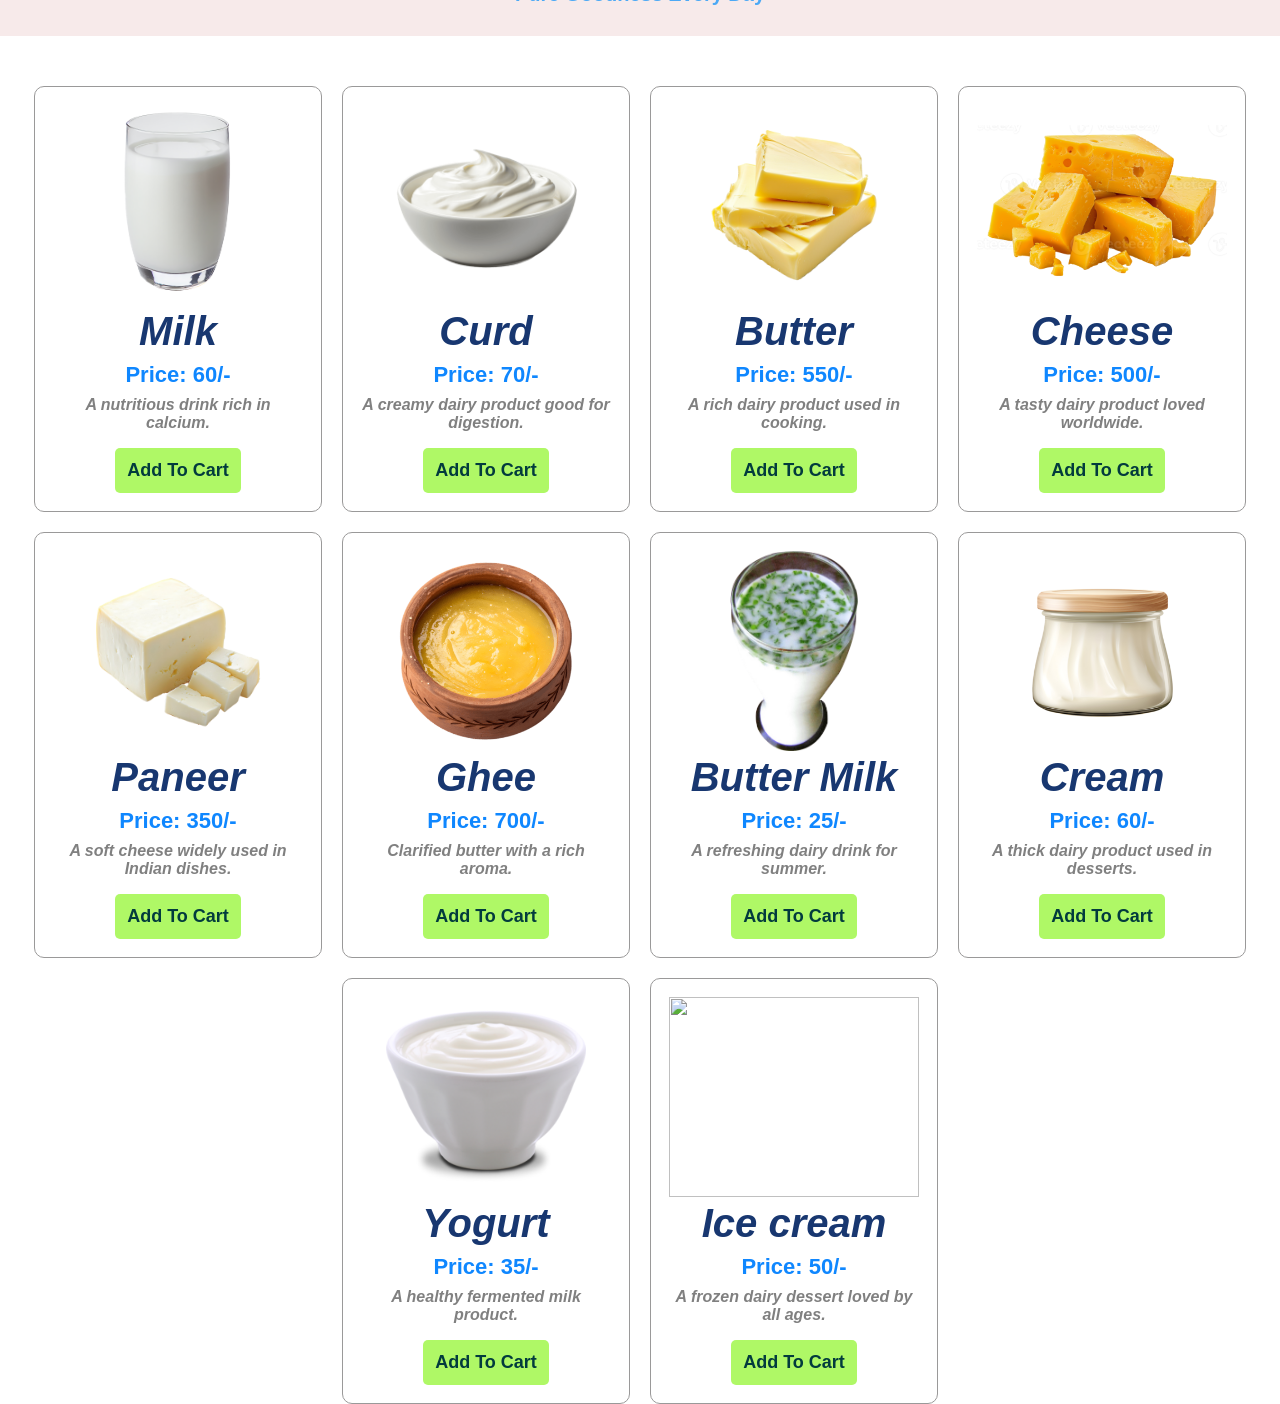
==== commit 4cdded38: "Added Milk Products" ====
--- a/cards/index.html
+++ b/cards/index.html
@@ -284,5 +284,97 @@
 
     </div>
 
+    <!-- Milk products  -->
+
+    <div class="header">
+        <h1>dairy<span>LIGHT</span>
+        </h1>
+        <p>Pure Goodness Every Day</p>
+    </div>
+
+    <div class="container">
+
+    <div class="card">
+        <img src="images/milk/milk.webp" alt="">
+        <h2>Milk</h2>
+        <h3>Price: 60/-</h3>
+        <p>A nutritious drink rich in calcium.</p>
+        <button>Add To Cart</button>
+    </div>
+
+    <div class="card">
+        <img src="images/milk/curd.webp" alt="">
+        <h2>Curd</h2>
+        <h3>Price: 70/-</h3>
+        <p>A creamy dairy product good for digestion.</p>
+        <button>Add To Cart</button>
+    </div>
+
+    <div class="card">
+        <img src="images/milk/butter.webp" alt="">
+        <h2>Butter</h2>
+        <h3>Price: 550/-</h3>
+        <p>A rich dairy product used in cooking.</p>
+        <button>Add To Cart</button>
+    </div>
+
+    <div class="card">
+        <img src="images/milk/cheese.webp" alt="">
+        <h2>Cheese</h2>
+        <h3>Price: 500/-</h3>
+        <p>A tasty dairy product loved worldwide.</p>
+        <button>Add To Cart</button>
+    </div>
+
+    <div class="card">
+        <img src="images/milk/paneer.webp" alt="">
+        <h2>Paneer</h2>
+        <h3>Price: 350/-</h3>
+        <p>A soft cheese widely used in Indian dishes.</p>
+        <button>Add To Cart</button>
+    </div>
+
+    <div class="card">
+        <img src="images/milk/ghee.png" alt="">
+        <h2>Ghee</h2>
+        <h3>Price: 700/-</h3>
+        <p>Clarified butter with a rich aroma.</p>
+        <button>Add To Cart</button>
+    </div>
+
+    <div class="card">
+        <img src="images/milk/butter-milk.png" alt="">
+        <h2>Butter Milk</h2>
+        <h3>Price: 25/-</h3>
+        <p>A refreshing dairy drink for summer.</p>
+        <button>Add To Cart</button>
+    </div>
+
+    <div class="card">
+        <img src="images/milk/cream.png" alt="">
+        <h2>Cream</h2>
+        <h3>Price: 60/-</h3>
+        <p>A thick dairy product used in desserts.</p>
+        <button>Add To Cart</button>
+    </div>
+
+    <div class="card">
+        <img src="images/milk/yogurt.png" alt="">
+        <h2>Yogurt</h2>
+        <h3>Price: 35/-</h3>
+        <p>A healthy fermented milk product.</p>
+        <button>Add To Cart</button>
+    </div>
+
+    <div class="card">
+        <img src="images/milk/ice-cream.png" alt="">
+        <h2>Ice cream</h2>
+        <h3>Price: 50/-</h3>
+        <p>A frozen dairy dessert loved by all ages.</p>
+        <button>Add To Cart</button>
+    </div>
+
+    </div>
+
 </body>
 </html>
